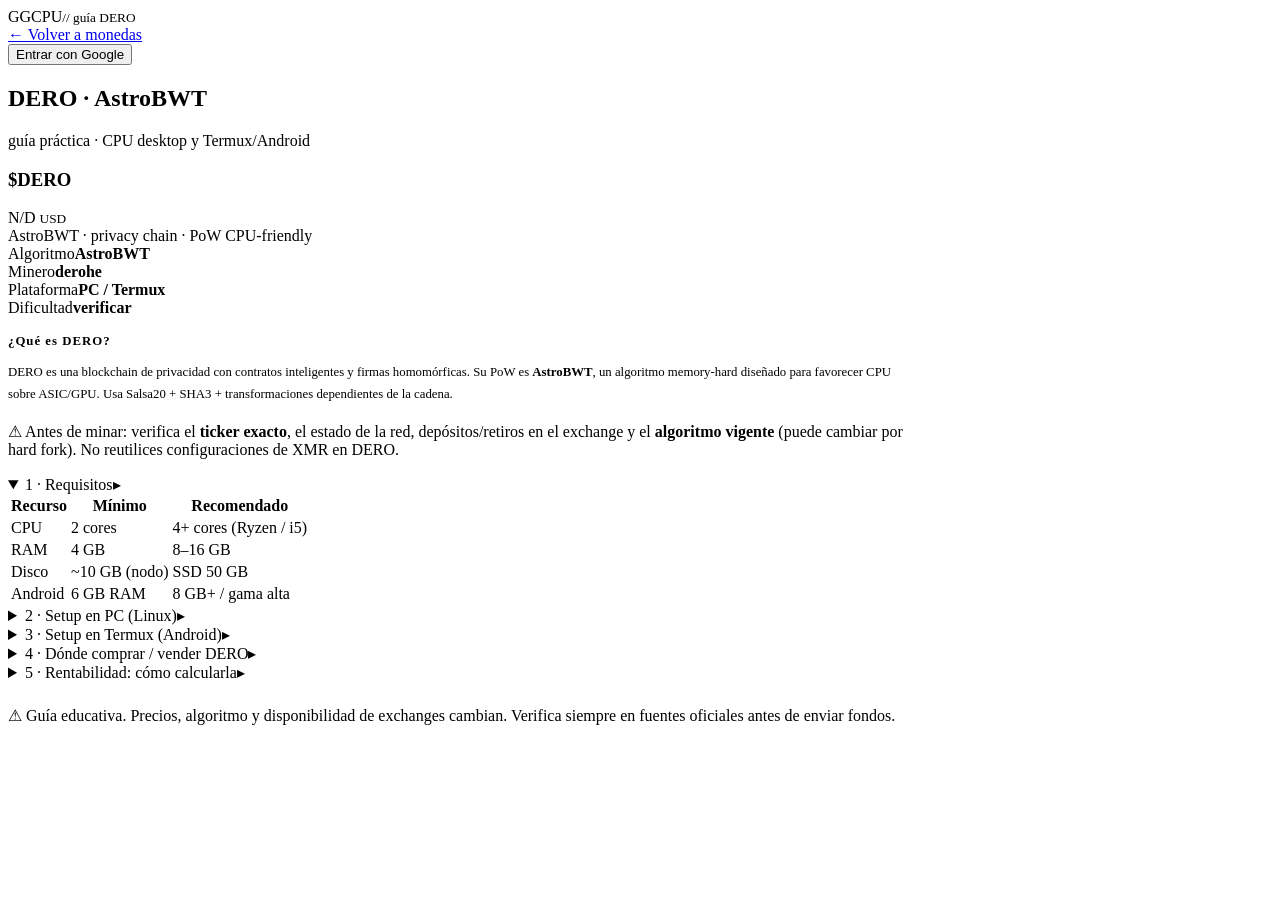
==== blog/dero.html @ fc02bdd2 "Add files via upload" ====
<!DOCTYPE html>
<html lang="es">
<head>
<meta charset="UTF-8">
<meta name="viewport" content="width=device-width, initial-scale=1.0">
<title>DERO · AstroBWT en CPU y Termux — GGCPU</title>
<link rel="stylesheet" href="../styles.css">
</head>
<body>

<div class="topbar">
  <div class="brand"><span class="dot"></span><span>GGCPU</span><small>// guía DERO</small></div>
  <nav class="nav"><a href="../index.html#monedas">← Volver a monedas</a></nav>
  <div class="user-area">
    <button class="btn-login" id="btnLogin">Entrar con Google</button>
  </div>
</div>

<div class="layout" style="max-width:900px">
  <main>
    <section class="section">
      <div class="section-head">
        <h2>DERO · AstroBWT</h2>
        <span class="sub">guía práctica · CPU desktop y Termux/Android</span>
      </div>

      <div class="token-card">
        <div class="row">
          <h3>$DERO</h3>
          <div class="price"><span class="price-value" data-cg="dero">N/D</span> <small>USD</small></div>
        </div>
        <div class="delta">AstroBWT · privacy chain · PoW CPU-friendly</div>
        <div class="stats">
          <div><span>Algoritmo</span><b>AstroBWT</b></div>
          <div><span>Minero</span><b>derohe</b></div>
          <div><span>Plataforma</span><b>PC / Termux</b></div>
          <div><span>Dificultad</span><b>verificar</b></div>
        </div>
      </div>

      <div class="card" style="margin-bottom:16px">
        <h4 style="color:var(--neon-2);font-size:.8rem;margin-bottom:8px;letter-spacing:1px">¿Qué es DERO?</h4>
        <p style="font-size:.8rem;color:var(--text-dim);line-height:1.7">
          DERO es una blockchain de privacidad con contratos inteligentes y firmas homomórficas. Su PoW es <b>AstroBWT</b>, un algoritmo memory-hard diseñado para favorecer CPU sobre ASIC/GPU. Usa Salsa20 + SHA3 + transformaciones dependientes de la cadena.
        </p>
      </div>

      <div class="warn warn-danger" style="margin-bottom:16px">
        ⚠ Antes de minar: verifica el <b>ticker exacto</b>, el estado de la red, depósitos/retiros en el exchange y el <b>algoritmo vigente</b> (puede cambiar por hard fork). No reutilices configuraciones de XMR en DERO.
      </div>

      <details class="algo" open>
        <summary><span>1 · Requisitos</span><span class="arrow">▸</span></summary>
        <div class="algo-body">
          <table>
            <tr><th>Recurso</th><th>Mínimo</th><th>Recomendado</th></tr>
            <tr><td>CPU</td><td>2 cores</td><td>4+ cores (Ryzen / i5)</td></tr>
            <tr><td>RAM</td><td>4 GB</td><td>8–16 GB</td></tr>
            <tr><td>Disco</td><td>~10 GB (nodo)</td><td>SSD 50 GB</td></tr>
            <tr><td>Android</td><td>6 GB RAM</td><td>8 GB+ / gama alta</td></tr>
          </table>
        </div>
      </details>

      <details class="algo">
        <summary><span>2 · Setup en PC (Linux)</span><span class="arrow">▸</span></summary>
        <div class="algo-body">
          <p>Descarga el monedero y el minero oficiales desde el repo:</p>
<pre style="background:#0a0d14;padding:10px;border-radius:4px;font-size:.72rem;overflow-x:auto;border:1px solid var(--line)"><code>git clone https://github.com/deroproject/derohe.git
cd derohe
make
./derod --rpc-bind=127.0.0.1:10102
./dero-wallet-cli --generate</code></pre>
          <p>Luego ejecuta el minero apuntando a tu wallet:</p>
<pre style="background:#0a0d14;padding:10px;border-radius:4px;font-size:.72rem;overflow-x:auto;border:1px solid var(--line)"><code>./dero-miner \
  --daemon-address=127.0.0.1:10102 \
  --wallet-address=TuDireccionDERO... \
  --mining-threads=4</code></pre>
        </div>
      </details>

      <details class="algo">
        <summary><span>3 · Setup en Termux (Android)</span><span class="arrow">▸</span></summary>
        <div class="algo-body">
          <p>Termux puede compilar el minero, pero AstroBWT es intensivo: usa un móvil con ≥6 GB RAM y buena refrigeración.</p>
<pre style="background:#0a0d14;padding:10px;border-radius:4px;font-size:.72rem;overflow-x:auto;border:1px solid var(--line)"><code>pkg update && pkg upgrade -y
pkg install git cmake make clang curl -y
git clone https://github.com/deroproject/derohe.git
cd derohe
make -j2
./dero-miner --daemon-address=community-pools.mysrv.cloud:10300 \
  --wallet-address=TuDireccionDERO... \
  --mining-threads=2</code></pre>
          <p class="warn">⚠ En Termux usa <b>solo 1–2 hilos</b> y vigila la temperatura. Un uso prolongado degrada la batería.</p>
        </div>
      </details>

      <details class="algo">
        <summary><span>4 · Dónde comprar / vender DERO</span><span class="arrow">▸</span></summary>
        <div class="algo-body">
          <p>Verifica siempre la pestaña <b>Markets</b> en CoinGecko/CoinMarketCap antes de operar. Exchanges habituales: TradeOgre, NonKYC, Hotbit (verificar estado). La liquidez es menor que XMR: revisa profundidad antes de vender cantidades grandes.</p>
          <div class="links">
            <a href="https://www.coingecko.com/en/coins/dero" target="_blank" rel="noopener">CoinGecko</a>
            <a href="https://dero.io" target="_blank" rel="noopener">dero.io</a>
            <a href="https://github.com/deroproject/derohe" target="_blank" rel="noopener">github</a>
          </div>
        </div>
      </details>

      <details class="algo">
        <summary><span>5 · Rentabilidad: cómo calcularla</span><span class="arrow">▸</span></summary>
        <div class="algo-body">
          <p><b>Beneficio neto diario</b> = ingreso bruto − (kW × 24 × $/kWh) − comisiones de pool − otros.</p>
          <p>Mide el consumo <b>en la pared</b>, no el TDP. Compara con tu factura eléctrica local. DERO es volátil y de baja liquidez: separa "puedo minar" de "puedo vender".</p>
        </div>
      </details>

      <div class="warn-global" style="margin-top:24px">
        ⚠ Guía educativa. Precios, algoritmo y disponibilidad de exchanges cambian. Verifica siempre en fuentes oficiales antes de enviar fondos.
      </div>
    </section>
  </main>
</div>

<script>
(function(){
  // Precio DERO en vivo
  async function refresh() {
    var el = document.querySelector('[data-cg="dero"]');
    if (!el) return;
    try {
      var r = await fetch('https://api.coingecko.com/api/v3/simple/price?ids=dero&vs_currencies=usd');
      var d = await r.json();
      if (d.dero && d.dero.usd != null) {
        var p = d.dero.usd;
        el.textContent = p < 0.01 ? '$' + p.toFixed(6) : '$' + p.toFixed(4);
        el.classList.add('live');
      }
    } catch(e) {}
  }
  refresh(); setInterval(refresh, 60000);
})();
</script>

</body>
</html>
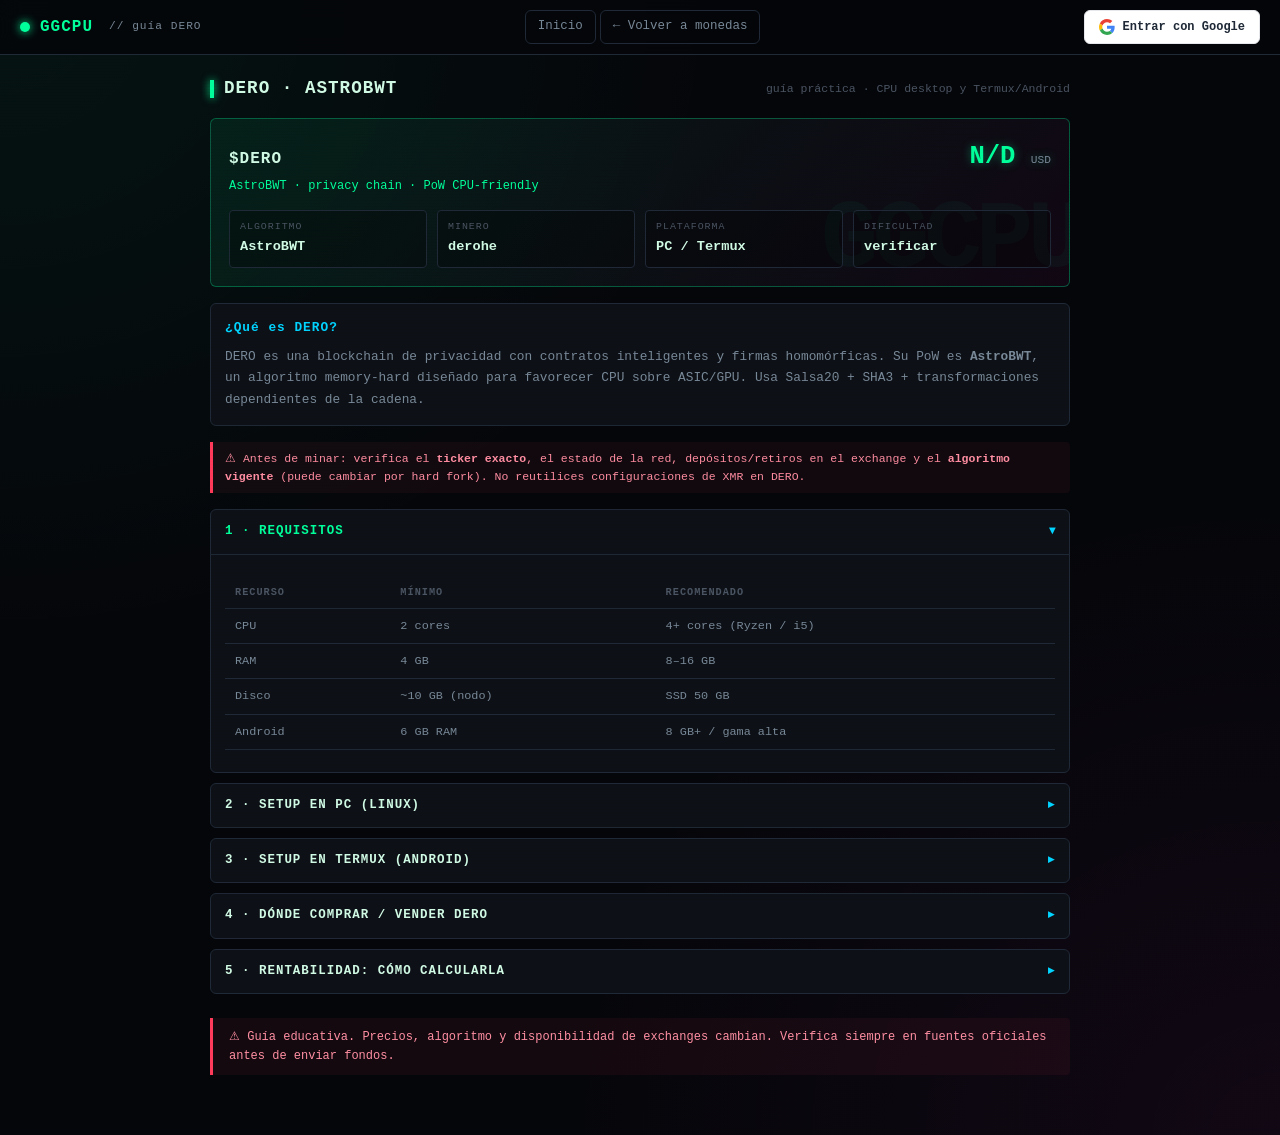
==== commit 7f465a06: "Add files via upload" ====
--- a/blog/dero.html
+++ b/blog/dero.html
@@ -10,13 +10,24 @@
 
 <div class="topbar">
   <div class="brand"><span class="dot"></span><span>GGCPU</span><small>// guía DERO</small></div>
-  <nav class="nav"><a href="../index.html#monedas">← Volver a monedas</a></nav>
+  <nav class="nav">
+    <a href="../index.html">Inicio</a>
+    <a href="../index.html#monedas">← Volver a monedas</a>
+  </nav>
   <div class="user-area">
-    <button class="btn-login" id="btnLogin">Entrar con Google</button>
+    <button class="btn-login" id="btnLogin">
+      <svg viewBox="0 0 48 48"><path fill="#EA4335" d="M24 9.5c3.54 0 6.71 1.22 9.21 3.6l6.85-6.85C35.9 2.38 30.47 0 24 0 14.62 0 6.51 5.38 2.56 13.22l7.98 6.19C12.43 13.72 17.74 9.5 24 9.5z"/><path fill="#4285F4" d="M46.98 24.55c0-1.57-.15-3.09-.38-4.55H24v9.02h12.94c-.58 2.96-2.26 5.48-4.78 7.18l7.73 6c4.51-4.18 7.09-10.36 7.09-17.65z"/><path fill="#FBBC05" d="M10.53 28.59c-.48-1.45-.76-2.99-.76-4.59s.27-3.14.76-4.59l-7.98-6.19C.92 16.46 0 20.12 0 24c0 3.88.92 7.54 2.56 10.78l7.97-6.19z"/><path fill="#34A853" d="M24 48c6.48 0 11.93-2.13 15.89-5.81l-7.73-6c-2.15 1.45-4.92 2.3-8.16 2.3-6.26 0-11.57-4.22-13.47-9.91l-7.98 6.19C6.51 42.62 14.62 48 24 48z"/></svg>
+      <span>Entrar con Google</span>
+    </button>
+    <div class="user-profile" hidden>
+      <img class="user-avatar" alt="avatar">
+      <span class="user-name"></span>
+      <button class="btn ghost" data-logout style="padding:5px 10px;font-size:.65rem">Salir</button>
+    </div>
   </div>
 </div>
 
-<div class="layout" style="max-width:900px">
+<div class="layout layout-doc" style="max-width:900px">
   <main>
     <section class="section">
       <div class="section-head">
@@ -122,25 +133,7 @@
   </main>
 </div>
 
-<script>
-(function(){
-  // Precio DERO en vivo
-  async function refresh() {
-    var el = document.querySelector('[data-cg="dero"]');
-    if (!el) return;
-    try {
-      var r = await fetch('https://api.coingecko.com/api/v3/simple/price?ids=dero&vs_currencies=usd');
-      var d = await r.json();
-      if (d.dero && d.dero.usd != null) {
-        var p = d.dero.usd;
-        el.textContent = p < 0.01 ? '$' + p.toFixed(6) : '$' + p.toFixed(4);
-        el.classList.add('live');
-      }
-    } catch(e) {}
-  }
-  refresh(); setInterval(refresh, 60000);
-})();
-</script>
+<script src="../app.js"></script>
 
 </body>
 </html>
--- a/styles.css
+++ b/styles.css
@@ -0,0 +1,312 @@
+*{margin:0;padding:0;box-sizing:border-box}
+[hidden]{display:none!important}
+:root{
+  --bg:#05060a;--bg-2:#0a0d14;--panel:#0d1117;--panel-2:#111827;--line:#1f2937;
+  --neon:#00ff9c;--neon-2:#00d4ff;--magenta:#ff2bd6;--amber:#ffb800;
+  --text:#d1fae5;--text-dim:#7a8a99;--text-mute:#4b5563;--danger:#ff3b5c;
+  --radius:6px;--mono:'JetBrains Mono','Fira Code','Courier New',monospace;
+}
+html{scroll-behavior:smooth}
+body{
+  font-family:var(--mono);
+  background:
+    radial-gradient(ellipse at top left, rgba(0,255,156,.06), transparent 40%),
+    radial-gradient(ellipse at bottom right, rgba(255,43,214,.05), transparent 40%),
+    var(--bg);
+  color:var(--text);line-height:1.55;min-height:100vh;overflow-x:hidden;
+}
+body::before{
+  content:'';position:fixed;inset:0;pointer-events:none;z-index:9999;
+  background:repeating-linear-gradient(0deg,rgba(0,0,0,.15) 0 1px,transparent 1px 3px);
+  opacity:.35;mix-blend-mode:overlay;
+}
+a{color:var(--neon);text-decoration:none}
+a:hover{text-shadow:0 0 8px var(--neon)}
+
+/* TOP BAR */
+.topbar{
+  position:sticky;top:0;z-index:100;background:rgba(5,6,10,.85);
+  backdrop-filter:blur(10px);border-bottom:1px solid var(--line);
+  padding:10px 20px;display:flex;align-items:center;justify-content:space-between;
+  gap:16px;flex-wrap:wrap;
+}
+.brand{display:flex;align-items:center;gap:10px;font-weight:700;letter-spacing:1px}
+.brand .dot{width:10px;height:10px;border-radius:50%;background:var(--neon);
+  box-shadow:0 0 10px var(--neon);animation:pulse 1.6s infinite}
+@keyframes pulse{0%,100%{opacity:1}50%{opacity:.3}}
+.brand span{color:var(--neon)}
+.brand small{color:var(--text-dim);font-weight:400;font-size:.7rem;margin-left:6px}
+.nav{display:flex;gap:4px;flex-wrap:wrap}
+.nav a{padding:6px 12px;border:1px solid var(--line);border-radius:var(--radius);
+  color:var(--text-dim);font-size:.78rem;transition:.2s}
+.nav a:hover,.nav a.active{color:var(--neon);border-color:var(--neon);
+  background:rgba(0,255,156,.05);text-shadow:0 0 6px var(--neon)}
+
+/* USER AREA */
+.user-area{display:flex;align-items:center;gap:10px}
+.btn-login{
+  display:inline-flex;align-items:center;gap:8px;padding:8px 14px;
+  background:#fff;color:#1f2937;border:1px solid #e5e7eb;border-radius:var(--radius);
+  font-family:var(--mono);font-size:.75rem;font-weight:600;cursor:pointer;transition:.2s;
+}
+.btn-login:hover{background:#f3f4f6;box-shadow:0 0 12px rgba(255,255,255,.15)}
+.btn-login svg{width:16px;height:16px;flex-shrink:0}
+.user-profile{display:flex;align-items:center;gap:8px;padding:4px 10px 4px 4px;
+  border:1px solid var(--line);border-radius:50px;background:var(--panel)}
+.user-profile[hidden]{display:none}
+.user-avatar{width:28px;height:28px;border-radius:50%;border:1px solid var(--neon);
+  object-fit:cover}
+.user-name{font-size:.75rem;color:var(--text);font-weight:600;max-width:120px;
+  overflow:hidden;text-overflow:ellipsis;white-space:nowrap}
+
+/* HERO */
+.hero{max-width:1280px;margin:0 auto;padding:50px 20px 30px;
+  display:grid;grid-template-columns:1.4fr 1fr;gap:30px;align-items:center}
+@media(max-width:860px){.hero{grid-template-columns:1fr;padding-top:30px}}
+.hero h1{font-size:clamp(1.8rem,4vw,3rem);line-height:1.1;letter-spacing:-1px;margin-bottom:14px}
+.hero h1 .glitch{color:var(--neon);position:relative;display:inline-block;
+  text-shadow:0 0 12px rgba(0,255,156,.6)}
+.hero h1 .glitch::after{content:'GGCPU';position:absolute;left:2px;top:0;color:var(--magenta);
+  opacity:.5;clip-path:inset(0 0 60% 0);animation:glitch 3s infinite}
+@keyframes glitch{
+  0%,90%,100%{transform:translate(0)}
+  92%{transform:translate(-2px,1px)}
+  94%{transform:translate(2px,-1px)}
+  96%{transform:translate(-1px,-1px)}
+}
+.hero p{color:var(--text-dim);max-width:560px;font-size:.9rem;margin-bottom:18px}
+.hero .cta{display:flex;gap:10px;flex-wrap:wrap}
+.btn{padding:10px 18px;border-radius:var(--radius);font-family:var(--mono);
+  font-size:.82rem;cursor:pointer;border:1px solid var(--neon);background:transparent;
+  color:var(--neon);transition:.2s;font-weight:600;text-transform:uppercase;letter-spacing:1px}
+.btn:hover{background:var(--neon);color:#000;box-shadow:0 0 20px rgba(0,255,156,.5)}
+.btn.ghost{border-color:var(--line);color:var(--text-dim)}
+.btn.ghost:hover{border-color:var(--neon-2);color:var(--neon-2);background:transparent;box-shadow:none}
+
+/* TERMINAL */
+.terminal{background:var(--panel);border:1px solid var(--line);border-radius:var(--radius);
+  overflow:hidden;box-shadow:0 10px 40px rgba(0,0,0,.6)}
+.terminal-bar{background:var(--panel-2);padding:8px 12px;display:flex;align-items:center;
+  gap:6px;border-bottom:1px solid var(--line);font-size:.7rem;color:var(--text-dim)}
+.terminal-bar i{width:10px;height:10px;border-radius:50%;display:inline-block}
+.terminal-bar .r{background:#ff5f56}.terminal-bar .y{background:#ffbd2e}.terminal-bar .g{background:#27c93f}
+.terminal-body{padding:14px;font-size:.78rem;color:var(--neon);min-height:180px}
+.terminal-body .c{color:var(--text-dim)}
+.terminal-body .k{color:var(--neon-2)}
+.terminal-body .w{color:var(--amber)}
+.cursor{display:inline-block;width:8px;height:14px;background:var(--neon);
+  animation:blink 1s steps(2) infinite;vertical-align:middle}
+@keyframes blink{50%{opacity:0}}
+
+/* LAYOUT */
+/* LAYOUT — 2 columnas: sidebar + main */
+.layout{max-width:1280px;margin:0 auto;padding:20px;
+  display:grid;grid-template-columns:280px 1fr;gap:24px;align-items:start}
+@media(max-width:960px){.layout{grid-template-columns:1fr}}
+
+/* SIDEBAR (monedas a la izquierda) */
+aside{position:sticky;top:70px;align-self:start;background:var(--panel);
+  border:1px solid var(--line);border-radius:var(--radius);padding:16px;
+  max-height:calc(100vh - 90px);overflow-y:auto;
+  scrollbar-width:thin;scrollbar-color:var(--line) transparent}
+aside::-webkit-scrollbar{width:6px}
+aside::-webkit-scrollbar-thumb{background:var(--line);border-radius:3px}
+aside h4{font-size:.7rem;text-transform:uppercase;letter-spacing:2px;
+  color:var(--text-mute);margin-bottom:10px;border-bottom:1px dashed var(--line);
+  padding-bottom:6px;margin-top:18px}
+aside h4:first-child{margin-top:0}
+aside h5.algo-side{font-size:.65rem;text-transform:uppercase;letter-spacing:1.5px;
+  color:var(--neon-2);margin:12px 0 2px;padding:2px 0 2px 8px;
+  border-left:2px solid var(--neon-2);display:flex;align-items:center;gap:6px}
+aside h5.algo-side:first-of-type{margin-top:0}
+aside h5.algo-side .badge-main{font-size:.55rem;padding:1px 6px;border-radius:50px;
+  background:rgba(0,255,156,.15);color:var(--neon);border:1px solid rgba(0,255,156,.3);
+  letter-spacing:.5px;text-transform:uppercase;font-weight:600}
+aside h5.algo-side .star{color:var(--neon);font-size:.7rem}
+aside ul{list-style:none;margin:0;padding:0}
+aside li a{display:flex;justify-content:space-between;align-items:center;
+  padding:6px 8px;font-size:.75rem;border-radius:4px;color:var(--text-dim);
+  transition:.15s;gap:6px;text-decoration:none}
+aside li a:hover{background:rgba(0,255,156,.08);color:var(--neon);text-shadow:none}
+aside li a::before{content:'▸';color:var(--neon);margin-right:4px;flex-shrink:0}
+aside li a .side-ticker{font-weight:700;color:inherit}
+aside li a .side-price{font-size:.65rem;color:var(--text-mute);margin-left:auto;
+  font-variant-numeric:tabular-nums;transition:.3s}
+aside li a .side-price.live{color:var(--neon)}
+aside li a.featured{background:linear-gradient(90deg,rgba(0,255,156,.1),transparent);
+  border-left:2px solid var(--neon)}
+aside .side-note{font-size:.6rem;color:var(--text-mute);margin-top:16px;
+  padding-top:8px;border-top:1px dashed var(--line);text-align:center;letter-spacing:.5px}
+/* MAIN */
+main{min-width:0}
+.section{margin-bottom:40px}
+.section-head{display:flex;align-items:center;justify-content:space-between;
+  gap:12px;margin-bottom:16px;flex-wrap:wrap}
+.section-head h2{font-size:1.1rem;letter-spacing:1px;text-transform:uppercase;
+  display:flex;align-items:center;gap:10px}
+.section-head h2::before{content:'';width:4px;height:18px;background:var(--neon);
+  box-shadow:0 0 8px var(--neon)}
+.section-head .sub{font-size:.72rem;color:var(--text-mute)}
+
+/* COMUNIDAD */
+.community-bar{
+  background:var(--panel);border:1px solid var(--line);border-radius:var(--radius);
+  padding:20px;display:grid;grid-template-columns:1fr 1.1fr;gap:24px;align-items:center;
+}
+@media(max-width:760px){.community-bar{grid-template-columns:1fr}}
+.community-login{display:flex;flex-direction:column;gap:10px;align-items:flex-start}
+.community-hint{font-size:.72rem;color:var(--text-mute);margin-top:2px;line-height:1.5}
+.community-stats{display:grid;grid-template-columns:repeat(auto-fit,minmax(110px,1fr));gap:10px}
+.community-stats div{background:rgba(0,0,0,.3);padding:10px 12px;
+  border-radius:4px;border:1px solid var(--line)}
+.community-stats span{display:block;font-size:.62rem;color:var(--text-mute);
+  text-transform:uppercase;letter-spacing:1px;margin-bottom:3px}
+.community-stats b{color:var(--neon);font-size:.9rem}
+.community-stats b.up{color:var(--neon)}
+
+/* FORO */
+.forum-toolbar{display:flex;gap:8px;margin-bottom:12px;flex-wrap:wrap}
+.forum-toolbar input{flex:1;min-width:200px;padding:9px 12px;background:var(--panel);
+  border:1px solid var(--line);border-radius:var(--radius);color:var(--text);
+  font-family:var(--mono);font-size:.8rem;outline:none}
+.forum-toolbar input:focus{border-color:var(--neon);box-shadow:0 0 0 2px rgba(0,255,156,.15)}
+.thread{display:grid;grid-template-columns:48px 1fr auto;gap:14px;align-items:center;
+  background:var(--panel);border:1px solid var(--line);border-radius:var(--radius);
+  padding:12px 14px;margin-bottom:8px;transition:.2s;cursor:pointer}
+.thread:hover{border-color:var(--neon);background:var(--panel-2);transform:translateX(3px)}
+.thread .avatar{width:40px;height:40px;border-radius:var(--radius);
+  background:linear-gradient(135deg,var(--neon),var(--neon-2));
+  display:flex;align-items:center;justify-content:center;
+  font-weight:700;color:#000;font-size:.9rem}
+.thread .info h3{font-size:.88rem;font-weight:600;margin-bottom:3px}
+.thread .info h3 .tag{font-size:.62rem;padding:1px 6px;border-radius:3px;margin-left:6px;
+  background:rgba(0,212,255,.15);color:var(--neon-2);font-weight:600;
+  text-transform:uppercase;letter-spacing:.5px;vertical-align:middle}
+.thread .info h3 .tag.hot{background:rgba(255,43,214,.15);color:var(--magenta)}
+.thread .info p{font-size:.72rem;color:var(--text-mute)}
+.thread .meta{text-align:right;font-size:.7rem;color:var(--text-dim)}
+.thread .meta b{color:var(--neon);display:block}
+
+/* COIN GROUPS por algoritmo */
+.algo-group{margin-bottom:28px}
+.algo-group:last-child{margin-bottom:0}
+.algo-title{font-size:.85rem;text-transform:uppercase;letter-spacing:2px;color:var(--neon-2);
+  margin-bottom:12px;padding-bottom:6px;border-bottom:1px dashed var(--line);
+  display:flex;align-items:center;gap:10px;flex-wrap:wrap}
+.algo-title .badge-main{font-size:.6rem;padding:2px 8px;border-radius:50px;
+  background:rgba(0,255,156,.15);color:var(--neon);border:1px solid rgba(0,255,156,.3);
+  letter-spacing:1px;text-transform:uppercase;font-weight:600}
+.algo-title .algo-note{font-size:.62rem;color:var(--text-mute);text-transform:none;
+  letter-spacing:0;font-weight:400;margin-left:auto}
+.coin-grid{display:grid;grid-template-columns:repeat(auto-fill,minmax(220px,1fr));gap:10px}
+.coin-card{display:block;background:var(--panel);border:1px solid var(--line);
+  border-radius:var(--radius);padding:14px;transition:.2s;position:relative;
+  overflow:hidden;color:var(--text);text-decoration:none}
+.coin-card:hover{border-color:var(--neon);transform:translateY(-2px);
+  box-shadow:0 6px 20px rgba(0,255,156,.1)}
+.coin-card.featured{border-color:rgba(0,255,156,.5);
+  background:linear-gradient(135deg,rgba(0,255,156,.06),rgba(255,43,214,.03))}
+.coin-card.featured::after{content:'★';position:absolute;top:8px;right:10px;
+  color:var(--neon);font-size:.8rem;opacity:.7}
+.coin-header{display:flex;align-items:baseline;gap:8px;margin-bottom:8px;padding-right:14px}
+.coin-ticker{font-size:.85rem;font-weight:700;color:var(--neon);letter-spacing:1px}
+.coin-name{font-size:.7rem;color:var(--text-dim)}
+.coin-price{font-size:1.05rem;font-weight:700;color:var(--text);margin-bottom:4px;
+  font-variant-numeric:tabular-nums}
+.coin-price .price-value{transition:.3s}
+.coin-price .price-value.live{color:var(--neon);text-shadow:0 0 8px rgba(0,255,156,.4)}
+.coin-price .delta{font-size:.62rem;color:var(--text-mute);margin-left:6px;font-weight:400}
+.coin-note{font-size:.68rem;color:var(--text-mute);margin-bottom:10px;line-height:1.4}
+.coin-cta{font-size:.68rem;color:var(--neon-2);text-transform:uppercase;letter-spacing:1px;
+  font-weight:600;display:inline-block}
+.coin-card:hover .coin-cta{text-shadow:0 0 8px var(--neon-2)}
+
+/* TOKEN CARD */
+.token-card{background:linear-gradient(135deg,rgba(0,255,156,.08),rgba(255,43,214,.05));
+  border:1px solid rgba(0,255,156,.3);border-radius:var(--radius);padding:18px;
+  margin-bottom:16px;position:relative;overflow:hidden}
+.token-card::before{content:'GGCPU';position:absolute;right:-10px;bottom:-30px;
+  font-size:6rem;font-weight:900;color:rgba(0,255,156,.04);letter-spacing:-6px;
+  pointer-events:none}
+.token-card .row{display:flex;justify-content:space-between;align-items:baseline;
+  gap:10px;flex-wrap:wrap}
+.token-card h3{font-size:1rem;letter-spacing:1px}
+.token-card .price{font-size:1.6rem;color:var(--neon);font-weight:700;
+  text-shadow:0 0 10px rgba(0,255,156,.4)}
+.token-card .price small{font-size:.7rem;color:var(--text-dim);font-weight:400}
+.token-card .delta{font-size:.75rem;color:var(--neon)}
+.token-card .stats{display:grid;grid-template-columns:repeat(auto-fit,minmax(110px,1fr));
+  gap:10px;margin-top:14px;position:relative;z-index:1}
+.token-card .stats div{background:rgba(0,0,0,.3);padding:8px 10px;
+  border-radius:4px;border:1px solid var(--line)}
+.token-card .stats span{display:block;font-size:.62rem;color:var(--text-mute);
+  text-transform:uppercase;letter-spacing:1px}
+.token-card .stats b{color:var(--text);font-size:.85rem}
+
+/* SUBMONEDAS / ROADMAP */
+.card{background:var(--panel);border:1px solid var(--line);border-radius:var(--radius);padding:14px}
+.sub-table{width:100%;border-collapse:collapse;font-size:.75rem;margin-top:8px}
+.sub-table th,.sub-table td{text-align:left;padding:8px 10px;border-bottom:1px solid var(--line)}
+.sub-table th{color:var(--text-mute);font-size:.65rem;text-transform:uppercase;
+  letter-spacing:1px;font-weight:600}
+.sub-table td b{color:var(--neon)}
+.sub-table tr:hover{background:rgba(0,255,156,.03)}
+
+.roadmap{display:grid;gap:10px}
+.phase{background:var(--panel);border:1px solid var(--line);border-left:3px solid var(--line);
+  border-radius:var(--radius);padding:12px 14px;transition:.2s}
+.phase.done{border-left-color:var(--neon)}
+.phase.active{border-left-color:var(--amber)}
+.phase h5{font-size:.8rem;margin-bottom:4px;color:var(--text)}
+.phase p{font-size:.72rem;color:var(--text-dim)}
+.phase .status{font-size:.62rem;font-weight:600;letter-spacing:1px;
+  padding:2px 8px;border-radius:50px;float:right}
+.phase.done .status{background:rgba(0,255,156,.15);color:var(--neon)}
+.phase.active .status{background:rgba(255,184,0,.15);color:var(--amber)}
+.phase:not(.done):not(.active) .status{background:rgba(122,138,153,.15);color:var(--text-dim)}
+
+/* WARN */
+.warn{font-size:.72rem;padding:8px 12px;border-left:3px solid var(--amber);
+  background:rgba(255,184,0,.05);color:var(--amber);margin-top:10px;
+  border-radius:0 4px 4px 0}
+.warn.warn-danger{border-left-color:var(--danger);background:rgba(255,59,92,.05);color:#ff8fa3}
+.warn-global{max-width:1280px;margin:0 auto 20px;padding:10px 16px;
+  background:rgba(255,59,92,.06);border-left:3px solid var(--danger);
+  color:#ff8fa3;font-size:.75rem;border-radius:0 4px 4px 0}
+
+/* BLOG / GUÍAS — layout documento de 1 columna */
+.layout.layout-doc{grid-template-columns:1fr;max-width:900px;margin:0 auto}
+
+/* acordeón de guías */
+details.algo{background:var(--panel);border:1px solid var(--line);border-radius:var(--radius);
+  margin-bottom:10px;overflow:hidden}
+details.algo summary{cursor:pointer;list-style:none;display:flex;justify-content:space-between;
+  align-items:center;padding:12px 14px;font-size:.78rem;font-weight:600;color:var(--text);
+  text-transform:uppercase;letter-spacing:1px;user-select:none;gap:10px}
+details.algo summary::-webkit-details-marker{display:none}
+details.algo summary:hover{color:var(--neon);background:rgba(0,255,156,.04)}
+details.algo summary .arrow{color:var(--neon-2);transition:.2s;flex-shrink:0}
+details.algo[open] summary .arrow{transform:rotate(90deg)}
+details.algo[open] summary{border-bottom:1px solid var(--line);color:var(--neon)}
+details.algo .algo-body{padding:14px;font-size:.78rem;color:var(--text-dim);line-height:1.7}
+.algo-body p{margin-bottom:10px}
+.algo-body p:last-child{margin-bottom:0}
+.algo-body b{color:var(--text)}
+.algo-body table{width:100%;border-collapse:collapse;font-size:.74rem;margin:8px 0}
+.algo-body th,.algo-body td{text-align:left;padding:7px 10px;border-bottom:1px solid var(--line)}
+.algo-body th{color:var(--text-mute);font-size:.64rem;text-transform:uppercase;letter-spacing:1px}
+.algo-body code{background:rgba(0,255,156,.06);border:1px solid var(--line);border-radius:3px;
+  padding:1px 5px;color:var(--neon);font-size:.72rem}
+.algo-body pre{background:#0a0d14;border:1px solid var(--line);border-radius:4px;
+  padding:12px;overflow-x:auto;margin:10px 0;font-size:.72rem;line-height:1.6}
+.algo-body pre code{background:none;border:none;padding:0;color:var(--neon)}
+.links{display:flex;gap:8px;flex-wrap:wrap;margin-top:12px}
+.links a{font-size:.68rem;padding:5px 10px;border:1px solid var(--line);border-radius:50px;
+  color:var(--neon-2);letter-spacing:.5px}
+.links a:hover{border-color:var(--neon-2);box-shadow:0 0 8px rgba(0,212,255,.25);text-shadow:none}
+
+/* FOOTER */
+footer{max-width:1280px;margin:40px auto 20px;padding:20px;text-align:center;
+  border-top:1px solid var(--line);color:var(--text-mute);font-size:.72rem}
+footer .ascii{color:var(--neon);font-size:.65rem;line-height:1.2;
+  margin-bottom:10px;opacity:.6;white-space:pre;font-family:var(--mono)}
